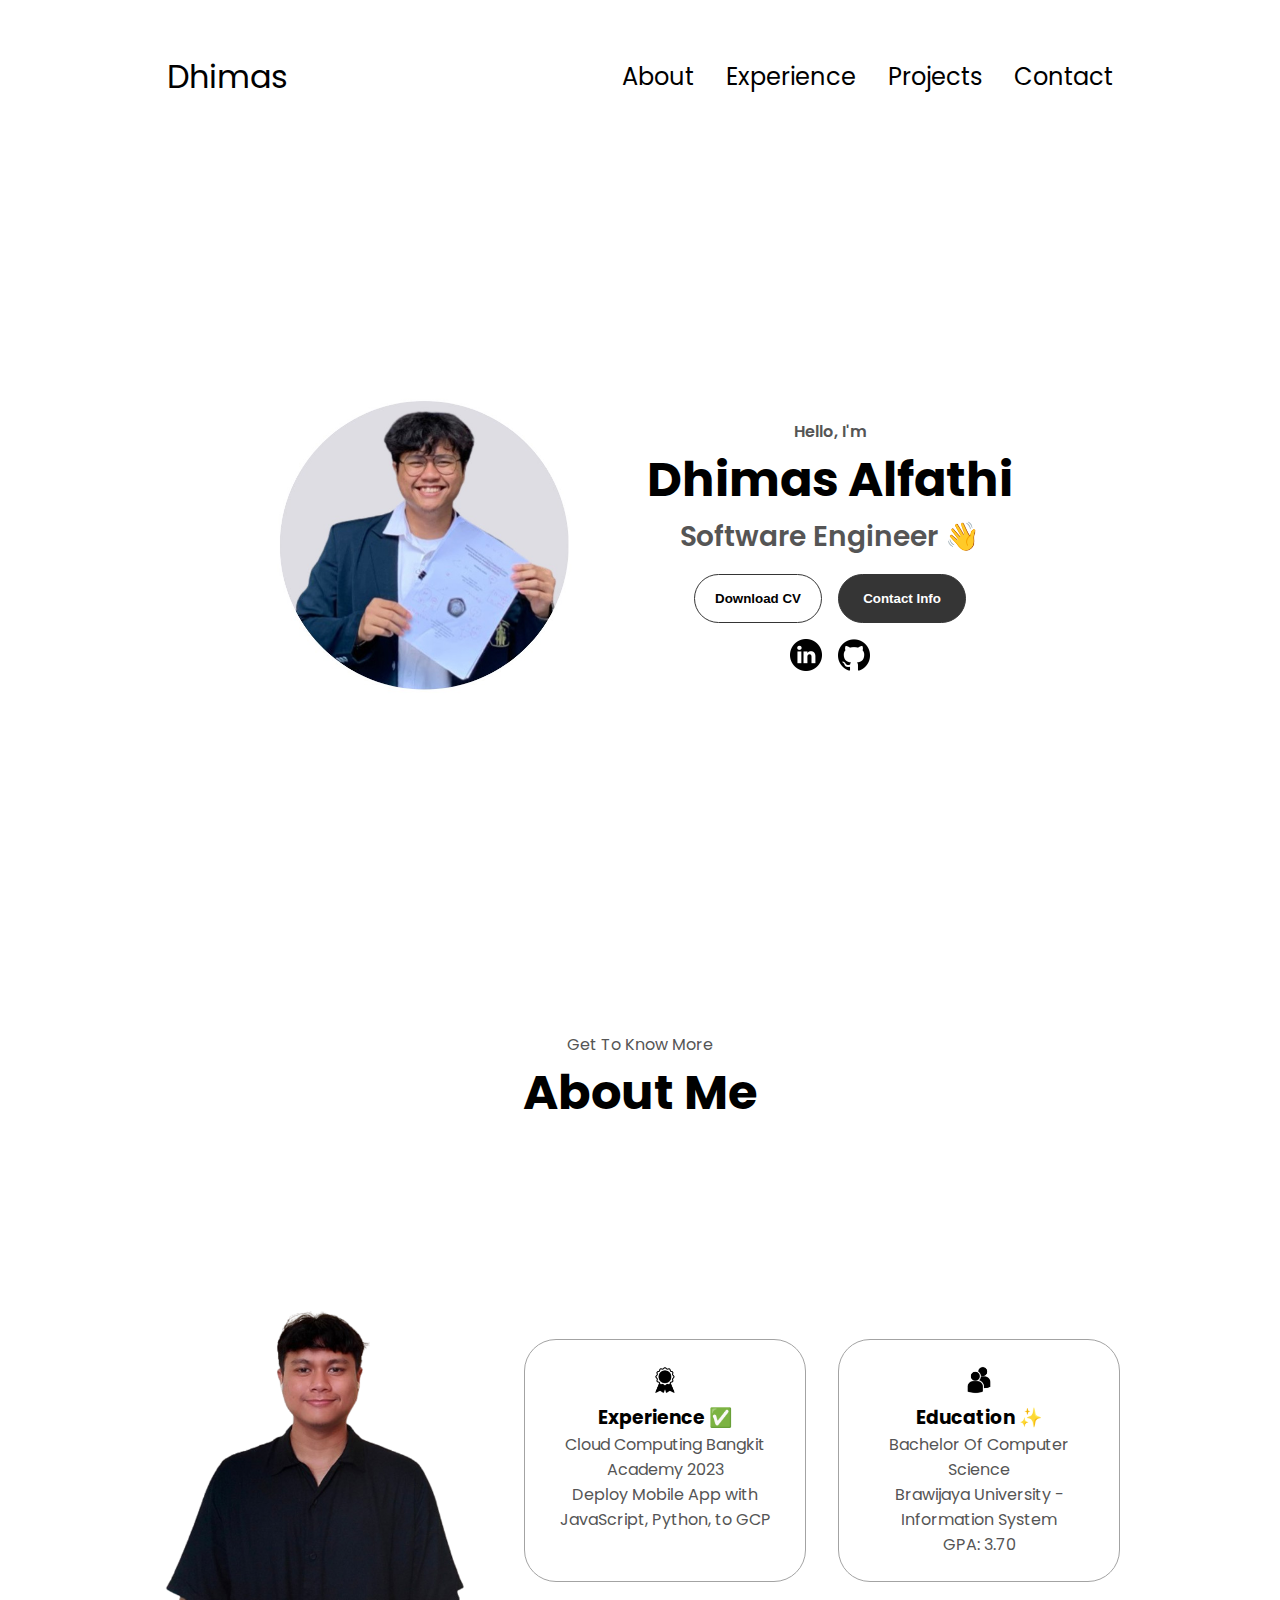
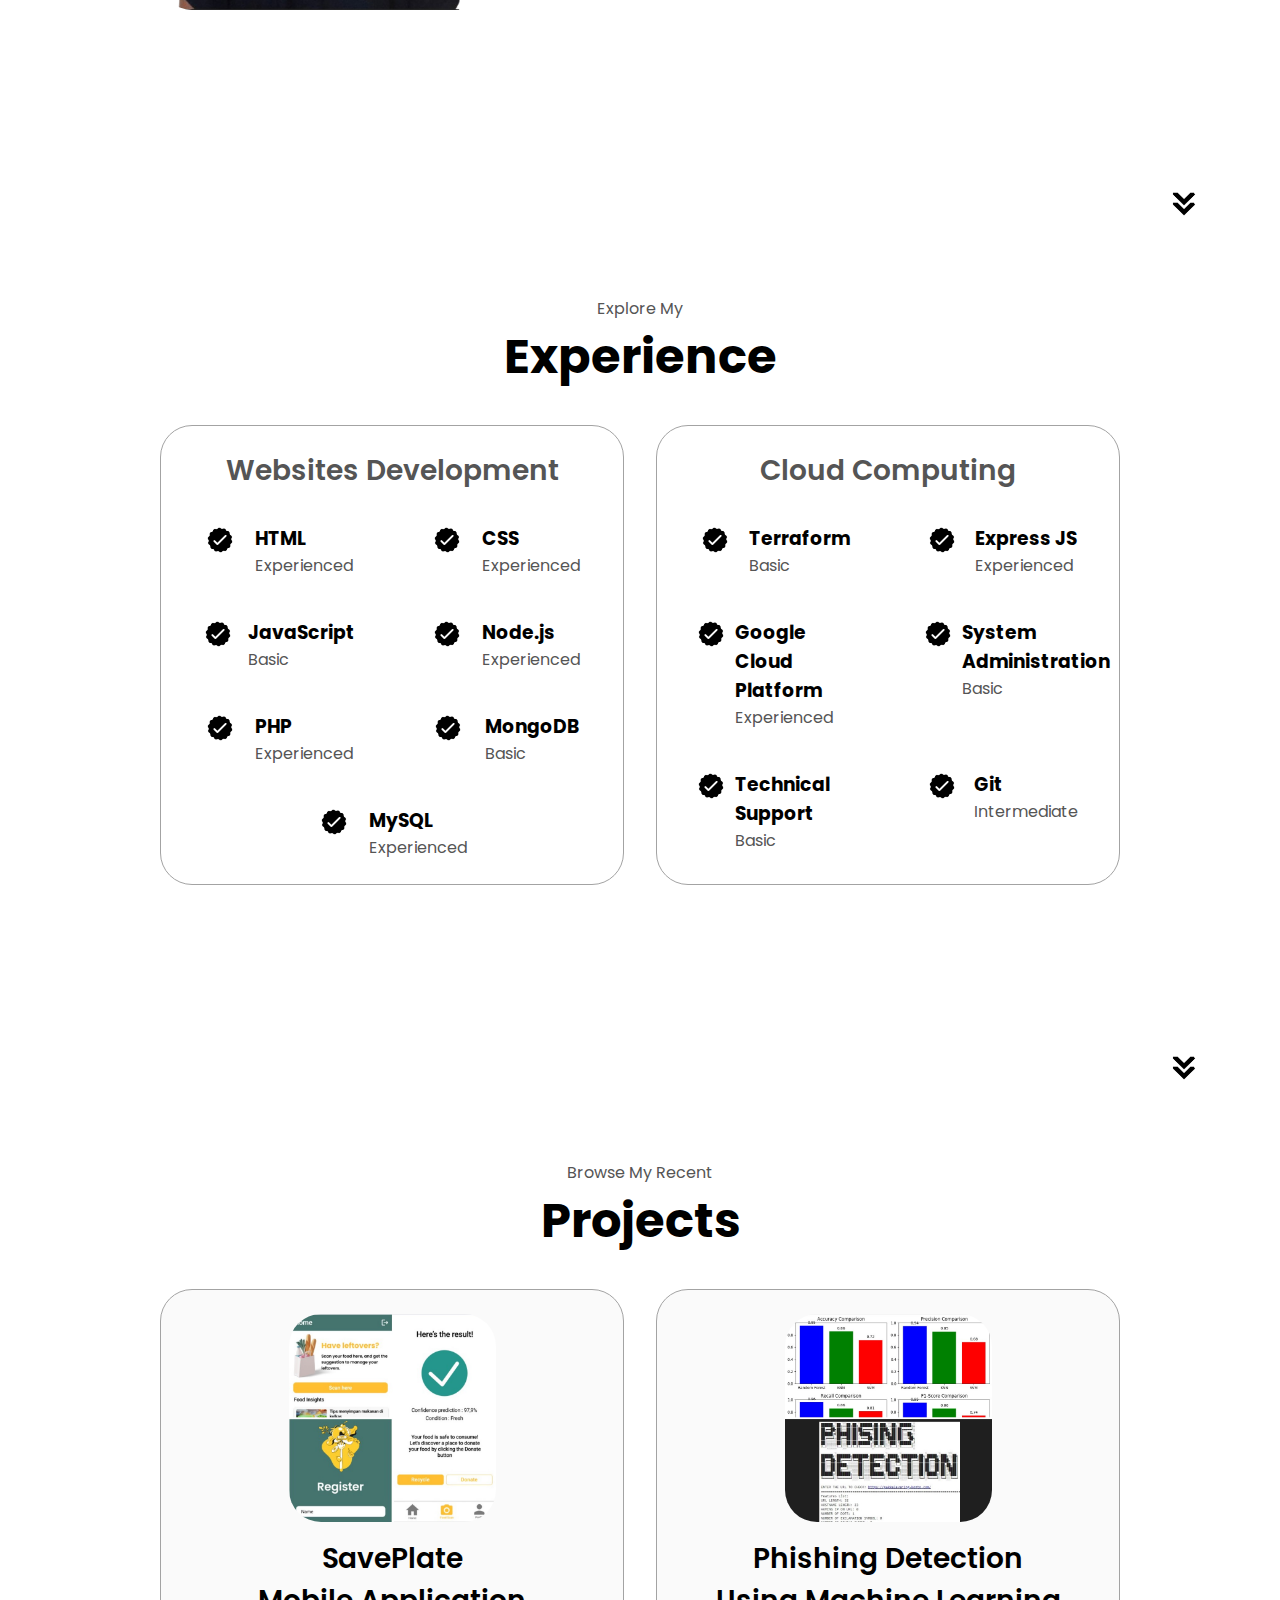
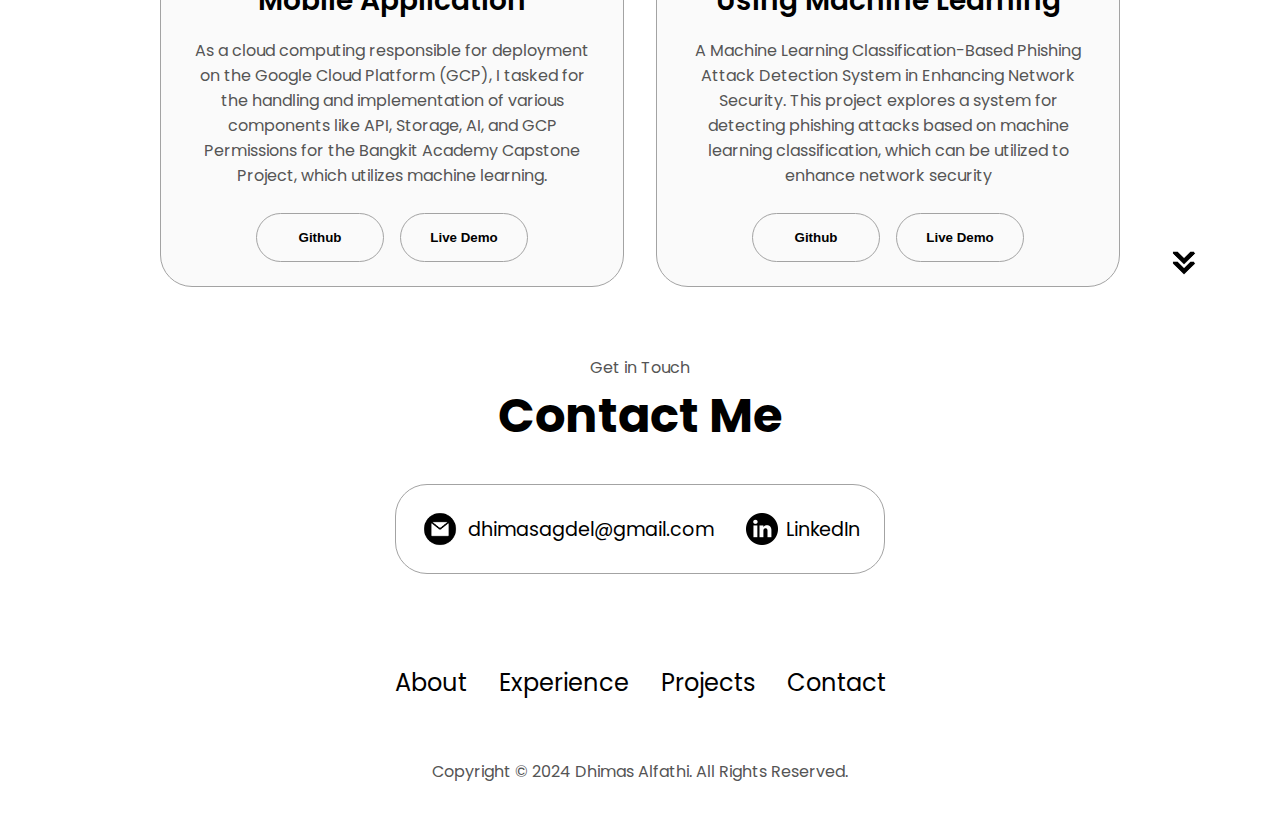
==== portfolio-web-main/index.html @ 667b635f "Tambah Folder Portofolio Web" ====
<!DOCTYPE html>
<html lang="en">

<head>
    <meta charset="UTF-8" />
    <meta http-equiv="X-UA-Compatible" content="IE=edge" />
    <meta name="viewport" content="width=device-width, initial-scale=1.0" />
    <title>My Portfolio</title>
    <link rel="stylesheet" href="style.css" />
    <link rel="stylesheet" href="mediaqueries.css" />
</head>

<body>
    <nav id="desktop-nav">
        <div class="logo">Dhimas</div>
        <div>
            <ul class="nav-links">
                <li><a href="#about">About</a></li>
                <li><a href="#experience">Experience</a></li>
                <li><a href="#projects">Projects</a></li>
                <li><a href="#contact">Contact</a></li>
            </ul>
        </div>
    </nav>
    <nav id="hamburger-nav">
        <div class="logo">Dhimas</div>
        <div class="hamburger-menu">
            <div class="hamburger-icon" onclick="toggleMenu()">
                <span></span>
                <span></span>
                <span></span>
            </div>
            <div class="menu-links">
                <li><a href="#about" onclick="toggleMenu()">About</a></li>
                <li><a href="#experience" onclick="toggleMenu()">Experience</a></li>
                <li><a href="#projects" onclick="toggleMenu()">Projects</a></li>
                <li><a href="#contact" onclick="toggleMenu()">Contact</a></li>
            </div>
        </div>
    </nav>
    <section id="profile">
        <div class="section__pic-container">
            <img src="./assets/header3.jpg" alt="John Doe profile picture" />
        </div>
        <div class="section__text">
            <p class="section__text__p1">Hello, I'm</p>
            <h1 class="title">Dhimas Alfathi</h1>
            <p class="section__text__p2">Software Engineer &#128075</p>
            <div class="btn-container">
                <button class="btn btn-color-2" onclick="window.open('./assets/resume.pdf')">
            Download CV
          </button>
                <button class="btn btn-color-1" onclick="location.href='./#contact'">
            Contact Info
          </button>
            </div>
            <div id="socials-container">
                <img src="./assets/linkedin.png" alt="My LinkedIn profile" class="icon" onclick="location.href='https://www.linkedin.com/in/dhimas-alfathi/'" />
                <img src="./assets/github.png" alt="My Github profile" class="icon" onclick="location.href='https://github.com/dhimasalfathi/'" />
            </div>
        </div>
    </section>
    <section id="about">
        <p class="section__text__p1">Get To Know More</p>
        <h1 class="title">About Me</h1>
        <div class="section-container">
            <div class="section__pic-container">
                <img src="./assets/about.png" alt="Profile picture" class="about-pic" />
            </div>
            <div class="about-details-container">
                <div class="about-containers">
                    <div class="details-container">
                        <img src="./assets/experience.png" alt="Experience icon" class="icon" />
                        <h3>Experience &#9989</h3>
                        <p>Cloud Computing Bangkit Academy 2023 <br /> Deploy Mobile App with JavaScript, Python, to GCP </p>
                    </div>
                    <div class="details-container">
                        <img src="./assets/education.png" alt="Education icon" class="icon" />
                        <h3>Education &#10024;</h3>
                        <p>Bachelor Of Computer Science<br />Brawijaya University - Information System <br /> GPA: 3.70 </p>
                    </div>
                </div>
                <div class="text-container">
                    <p>

                    </p>
                </div>
            </div>
        </div>
        <img src="./assets/arrow.png" alt="Arrow icon" class="icon arrow" onclick="location.href='./#experience'" />
    </section>
    <section id="experience">
        <p class="section__text__p1">Explore My</p>
        <h1 class="title">Experience</h1>
        <div class="experience-details-container">
            <div class="about-containers">
                <div class="details-container">
                    <h2 class="experience-sub-title">Websites Development</h2>
                    <div class="article-container">
                        <article>
                            <img src="./assets/checkmark.png" alt="Experience icon" class="icon" />
                            <div>
                                <h3>HTML</h3>
                                <p>Experienced</p>
                            </div>
                        </article>
                        <article>
                            <img src="./assets/checkmark.png" alt="Experience icon" class="icon" />
                            <div>
                                <h3>CSS</h3>
                                <p>Experienced</p>
                            </div>
                        </article>
                        <article>
                            <img src="./assets/checkmark.png" alt="Experience icon" class="icon" />
                            <div>
                                <h3>JavaScript</h3>
                                <p>Basic</p>
                            </div>
                        </article>

                        <article>
                            <img src="./assets/checkmark.png" alt="Experience icon" class="icon" />
                            <div>
                                <h3>Node.js</h3>
                                <p>Experienced</p>
                            </div>
                        </article>
                        <article>
                            <img src="./assets/checkmark.png" alt="Experience icon" class="icon" />
                            <div>
                                <h3>PHP</h3>
                                <p>Experienced</p>
                            </div>
                        </article>
                        <article>
                            <img src="./assets/checkmark.png" alt="Experience icon" class="icon" />
                            <div>
                                <h3>MongoDB</h3>
                                <p>Basic</p>
                            </div>
                        </article>
                        <article>
                            <img src="./assets/checkmark.png" alt="Experience icon" class="icon" />
                            <div>
                                <h3>MySQL </h3>
                                <p>Experienced</p>
                            </div>
                        </article>
                    </div>
                </div>
                <div class="details-container">
                    <h2 class="experience-sub-title">Cloud Computing</h2>
                    <div class="article-container">
                        <article>
                            <img src="./assets/checkmark.png" alt="Experience icon" class="icon" />
                            <div>
                                <h3>Terraform</h3>
                                <p>Basic</p>
                            </div>
                        </article>
                        <article>
                            <img src="./assets/checkmark.png" alt="Experience icon" class="icon" />
                            <div>
                                <h3>Express JS</h3>
                                <p>Experienced</p>
                            </div>
                        </article>
                        <article>
                            <img src="./assets/checkmark.png" alt="Experience icon" class="icon" />
                            <div>
                                <h3>Google Cloud Platform</h3>
                                <p>Experienced</p>
                            </div>
                        </article>
                        <article>
                            <img src="./assets/checkmark.png" alt="Experience icon" class="icon" />
                            <div>
                                <h3>System Administration</h3>
                                <p>Basic</p>
                            </div>
                        </article>
                        <article>
                            <img src="./assets/checkmark.png" alt="Experience icon" class="icon" />
                            <div>
                                <h3>Technical Support </h3>
                                <p>Basic</p>
                            </div>
                        </article>
                        <article>
                            <img src="./assets/checkmark.png" alt="Experience icon" class="icon" />
                            <div>
                                <h3>Git</h3>
                                <p>Intermediate</p>
                            </div>
                        </article>
                    </div>
                </div>

            </div>
        </div>
        <img src="./assets/arrow.png" alt="Arrow icon" class="icon arrow" onclick="location.href='./#projects'" />
    </section>
    <section id="projects">
        <p class="section__text__p1">Browse My Recent</p>
        <h1 class="title">Projects</h1>
        <div class="experience-details-container">
            <div class="about-containers">
                <div class="details-container color-container">
                    <div class="article-container">
                        <img src="./assets/app.jpg" alt="Project 1" class="project-img" />
                    </div>
                    <h2 class="experience-sub-title project-title">SavePlate <br> Mobile Application</h2>
                    <p class="article-detail">As a cloud computing responsible for deployment on the Google Cloud Platform (GCP), I tasked for the handling and implementation of various components like API, Storage, AI, and GCP Permissions for the Bangkit Academy Capstone Project,
                        which utilizes machine learning. </p> <br>
                    <div class="btn-container">
                        <button class="btn btn-color-2 project-btn" onclick="location.href='https://github.com/dhimasalfathi/SavePlate-CC'">
                Github
              </button>
                        <button class="btn btn-color-2 project-btn" onclick="location.href='https://github.com/dhimasalfathi/SavePlate-CC'">
                Live Demo
              </button>
                    </div>
                </div>
                <div class="details-container color-container">
                    <div class="article-container">
                        <img src="./assets/project2.jpg" alt="Project 2" class="project-img" />
                    </div>
                    <h2 class="experience-sub-title project-title">Phishing Detection <br> Using Machine Learning</h2>
                    <p class="article-detail">A Machine Learning Classification-Based Phishing Attack Detection System in Enhancing Network Security. This project explores a system for detecting phishing attacks based on machine learning classification, which can be utilized to
                        enhance network security</p> <br>
                    <div class="btn-container">
                        <button class="btn btn-color-2 project-btn" onclick="location.href='https://github.com/dhimasalfathi/'">
                Github
              </button>
                        <button class="btn btn-color-2 project-btn" onclick="location.href='https://github.com/dhimasalfathi/'">
                Live Demo
              </button>
                    </div>
                </div>

            </div>
        </div>
        <img src="./assets/arrow.png" alt="Arrow icon" class="icon arrow" onclick="location.href='./#contact'" />
    </section>
    <section id="contact">
        <p class="section__text__p1">Get in Touch</p>
        <h1 class="title">Contact Me</h1>
        <div class="contact-info-upper-container">
            <div class="contact-info-container">
                <img src="./assets/email.png" alt="Email icon" class="icon contact-icon email-icon" />
                <p><a href="mailto:dhimasagdel@gmail.com">dhimasagdel@gmail.com</a></p>
            </div>
            <div class="contact-info-container">
                <img src="./assets/linkedin.png" alt="LinkedIn icon" class="icon contact-icon" />
                <p><a href="https://www.linkedin.com/in/dhimas-alfathi/">LinkedIn</a></p>
            </div>
        </div>
    </section>
    <footer>
        <nav>
            <div class="nav-links-container">
                <ul class="nav-links">
                    <li><a href="#about">About</a></li>
                    <li><a href="#experience">Experience</a></li>
                    <li><a href="#projects">Projects</a></li>
                    <li><a href="#contact">Contact</a></li>
                </ul>
            </div>
        </nav>
        <p>Copyright &#169; 2024 Dhimas Alfathi. All Rights Reserved.</p>
    </footer>
    <script src="script.js"></script>
</body>

</html>
---- portfolio-web-main/style.css ----
/* GENERAL */

@import url("https://fonts.googleapis.com/css2?family=Poppins:wght@300;400;500;600&display=swap");
* {
    margin: 0;
    padding: 0;
}

body {
    font-family: "Poppins", sans-serif;
}

html {
    scroll-behavior: smooth;
}

p {
    color: rgb(85, 85, 85);
}


/* TRANSITION */

a,
.btn {
    transition: all 300ms ease;
}


/* DESKTOP NAV */

nav,
.nav-links {
    display: flex;
}

nav {
    justify-content: space-around;
    align-items: center;
    height: 17vh;
}

.nav-links {
    gap: 2rem;
    list-style: none;
    font-size: 1.5rem;
}

a {
    color: black;
    text-decoration: none;
    text-decoration-color: white;
}

a:hover {
    color: grey;
    text-decoration: underline;
    text-underline-offset: 1rem;
    text-decoration-color: rgb(181, 181, 181);
}

.logo {
    font-size: 2rem;
}

.logo:hover {
    cursor: default;
}


/* HAMBURGER MENU */

#hamburger-nav {
    display: none;
}

.hamburger-menu {
    position: relative;
    display: inline-block;
}

.hamburger-icon {
    display: flex;
    flex-direction: column;
    justify-content: space-between;
    height: 24px;
    width: 30px;
    cursor: pointer;
}

.hamburger-icon span {
    width: 100%;
    height: 2px;
    background-color: black;
    transition: all 0.3 ease-in-out;
}

.menu-links {
    position: absolute;
    top: 100%;
    right: 0;
    background-color: white;
    width: fit-content;
    max-height: 0;
    overflow: hidden;
    transition: all 0.3 ease-in-out;
}

.menu-links a {
    display: block;
    padding: 10px;
    text-align: center;
    font-size: 1.5rem;
    color: black;
    text-decoration: none;
    transition: all 0.3 ease-in-out;
}

.menu-links li {
    list-style: none;
}

.menu-links.open {
    max-height: 300px;
}

.hamburger-icon.open span:first-child {
    transform: rotate(45deg) translate(10px, 5px);
}

.hamburger-icon.open span:nth-child(2) {
    opacity: 0;
}

.hamburger-icon.open span:last-child {
    transform: rotate(-45deg) translate(10px, -5px);
}

.hamburger-icon span:first-child {
    transform: none;
}

.hamburger-icon span:first-child {
    opacity: 1;
}

.hamburger-icon span:first-child {
    transform: none;
}


/* SECTIONS */

section {
    padding-top: 4vh;
    height: 96vh;
    margin: 0 10rem;
    box-sizing: border-box;
    min-height: fit-content;
}

.section-container {
    display: flex;
}


/* PROFILE SECTION */

#profile {
    display: flex;
    justify-content: center;
    gap: 5rem;
    height: 80vh;
}

.section__pic-container {
    display: flex;
    height: 400px;
    width: 400px;
    margin: auto 0;
}

.section__text {
    align-self: center;
    text-align: center;
}

.section__text p {
    font-weight: 600;
}

.section__text__p1 {
    text-align: center;
}

.section__text__p2 {
    font-size: 1.75rem;
    margin-bottom: 1rem;
}

.title {
    font-size: 3rem;
    text-align: center;
}

#socials-container {
    display: flex;
    justify-content: center;
    margin-top: 1rem;
    gap: 1rem;
}


/* ICONS */

.icon {
    cursor: pointer;
    height: 2rem;
}


/* BUTTONS */

.btn-container {
    display: flex;
    justify-content: center;
    gap: 1rem;
}

.btn {
    font-weight: 600;
    transition: all 300ms ease;
    padding: 1rem;
    width: 8rem;
    border-radius: 2rem;
}

.btn-color-1,
.btn-color-2 {
    border: rgb(53, 53, 53) 0.1rem solid;
}

.btn-color-1:hover,
.btn-color-2:hover {
    cursor: pointer;
}

.btn-color-1,
.btn-color-2:hover {
    background: rgb(53, 53, 53);
    color: white;
}

.btn-color-1:hover {
    background: rgb(0, 0, 0);
}

.btn-color-2 {
    background: none;
}

.btn-color-2:hover {
    border: rgb(255, 255, 255) 0.1rem solid;
}

.btn-container {
    gap: 1rem;
}


/* ABOUT SECTION */

#about {
    position: relative;
}

.about-containers {
    gap: 2rem;
    margin-bottom: 2rem;
    margin-top: 2rem;
}

.about-details-container {
    justify-content: center;
    flex-direction: column;
}

.about-containers,
.about-details-container {
    display: flex;
}

.about-pic {
    border-radius: 2rem;
}

.arrow {
    position: absolute;
    right: -5rem;
    bottom: 2.5rem;
}

.details-container {
    padding: 1.5rem;
    flex: 1;
    background: white;
    border-radius: 2rem;
    border: rgb(53, 53, 53) 0.1rem solid;
    border-color: rgb(163, 163, 163);
    text-align: center;
}

.section-container {
    gap: 4rem;
    height: 80%;
}

.section__pic-container {
    height: 300px;
    width: 300px;
    margin: auto 0;
}


/* EXPERIENCE SECTION */

#experience {
    position: relative;
}

.experience-sub-title {
    color: rgb(85, 85, 85);
    font-weight: 600;
    font-size: 1.75rem;
    margin-bottom: 2rem;
}

.experience-details-container {
    display: flex;
    justify-content: center;
    flex-direction: column;
}

.article-container {
    display: flex;
    text-align: initial;
    flex-wrap: wrap;
    flex-direction: row;
    gap: 2.5rem;
    justify-content: space-around;
}

article {
    display: flex;
    width: 10rem;
    justify-content: space-around;
    gap: 0.5rem;
}

article .icon {
    cursor: default;
}


/* PROJECTS SECTION */

#projects {
    position: relative;
}

.color-container {
    border-color: rgb(163, 163, 163);
    background: rgb(250, 250, 250);
}

.project-img {
    border-radius: 2rem;
    width: 50%;
    height: 50%;
}

.project-title {
    margin: 1rem;
    color: black;
}

.project-btn {
    color: black;
    border-color: rgb(163, 163, 163);
}

.article-detail {
    justify-content: left;
}


/* CONTACT */

#contact {
    display: flex;
    justify-content: center;
    flex-direction: column;
    height: 120vh;
}

.contact-info-upper-container {
    display: flex;
    justify-content: center;
    border-radius: 2rem;
    border: rgb(53, 53, 53) 0.1rem solid;
    border-color: rgb(163, 163, 163);
    background: (250, 250, 250);
    margin: 2rem auto;
    padding: 0.5rem;
}

.contact-info-container {
    display: flex;
    align-items: center;
    justify-content: center;
    gap: 0.5rem;
    margin: 1rem;
}

.contact-info-container p {
    font-size: larger;
}

.contact-icon {
    cursor: default;
}

.email-icon {
    height: 2.5rem;
}


/* FOOTER SECTION */

footer {
    height: 26vh;
    margin: 0 1rem;
}

footer p {
    text-align: center;
}
---- portfolio-web-main/mediaqueries.css ----
@media screen and (max-width: 1400px) {
  #profile {
    height: 83vh;
    margin-bottom: 6rem;
  }
  .about-containers {
    flex-wrap: wrap;
  }
  #contact,
  #projects {
    height: fit-content;
  }
}

@media screen and (max-width: 1200px) {
  #desktop-nav {
    display: none;
  }
  #hamburger-nav {
    display: flex;
  }
  #experience,
  .experience-details-container {
    margin-top: 2rem;
  }
  #profile,
  .section-container {
    display: block;
  }
  .arrow {
    display: none;
  }
  section,
  .section-container {
    height: fit-content;
  }
  section {
    margin: 0 5%;
  }
  .section__pic-container {
    width: 275px;
    height: 275px;
    margin: 0 auto 2rem;
  }
  .about-containers {
    margin-top: 0;
  }
}

@media screen and (max-width: 600px) {
  #contact,
  footer {
    height: 40vh;
  }
  #profile {
    height: 83vh;
    margin-bottom: 0;
  }
  article {
    font-size: 1rem;
  }
  footer nav {
    height: fit-content;
    margin-bottom: 2rem;
  }
  .about-containers,
  .contact-info-upper-container,
  .btn-container {
    flex-wrap: wrap;
  }
  .contact-info-container {
    margin: 0;
  }
  .contact-info-container p,
  .nav-links li a {
    font-size: 1rem;
  }
  .experience-sub-title {
    font-size: 1.25rem;
  }
  .logo {
    font-size: 1.5rem;
  }
  .nav-links {
    flex-direction: column;
    gap: 0.5rem;
    text-align: center;
  }
  .section__pic-container {
    width: auto;
    height: 46vw;
    justify-content: center;
  }
  .section__text__p2 {
    font-size: 1.25rem;
  }
  .title {
    font-size: 2rem;
  }
  .text-container {
    text-align: justify;
  }
}
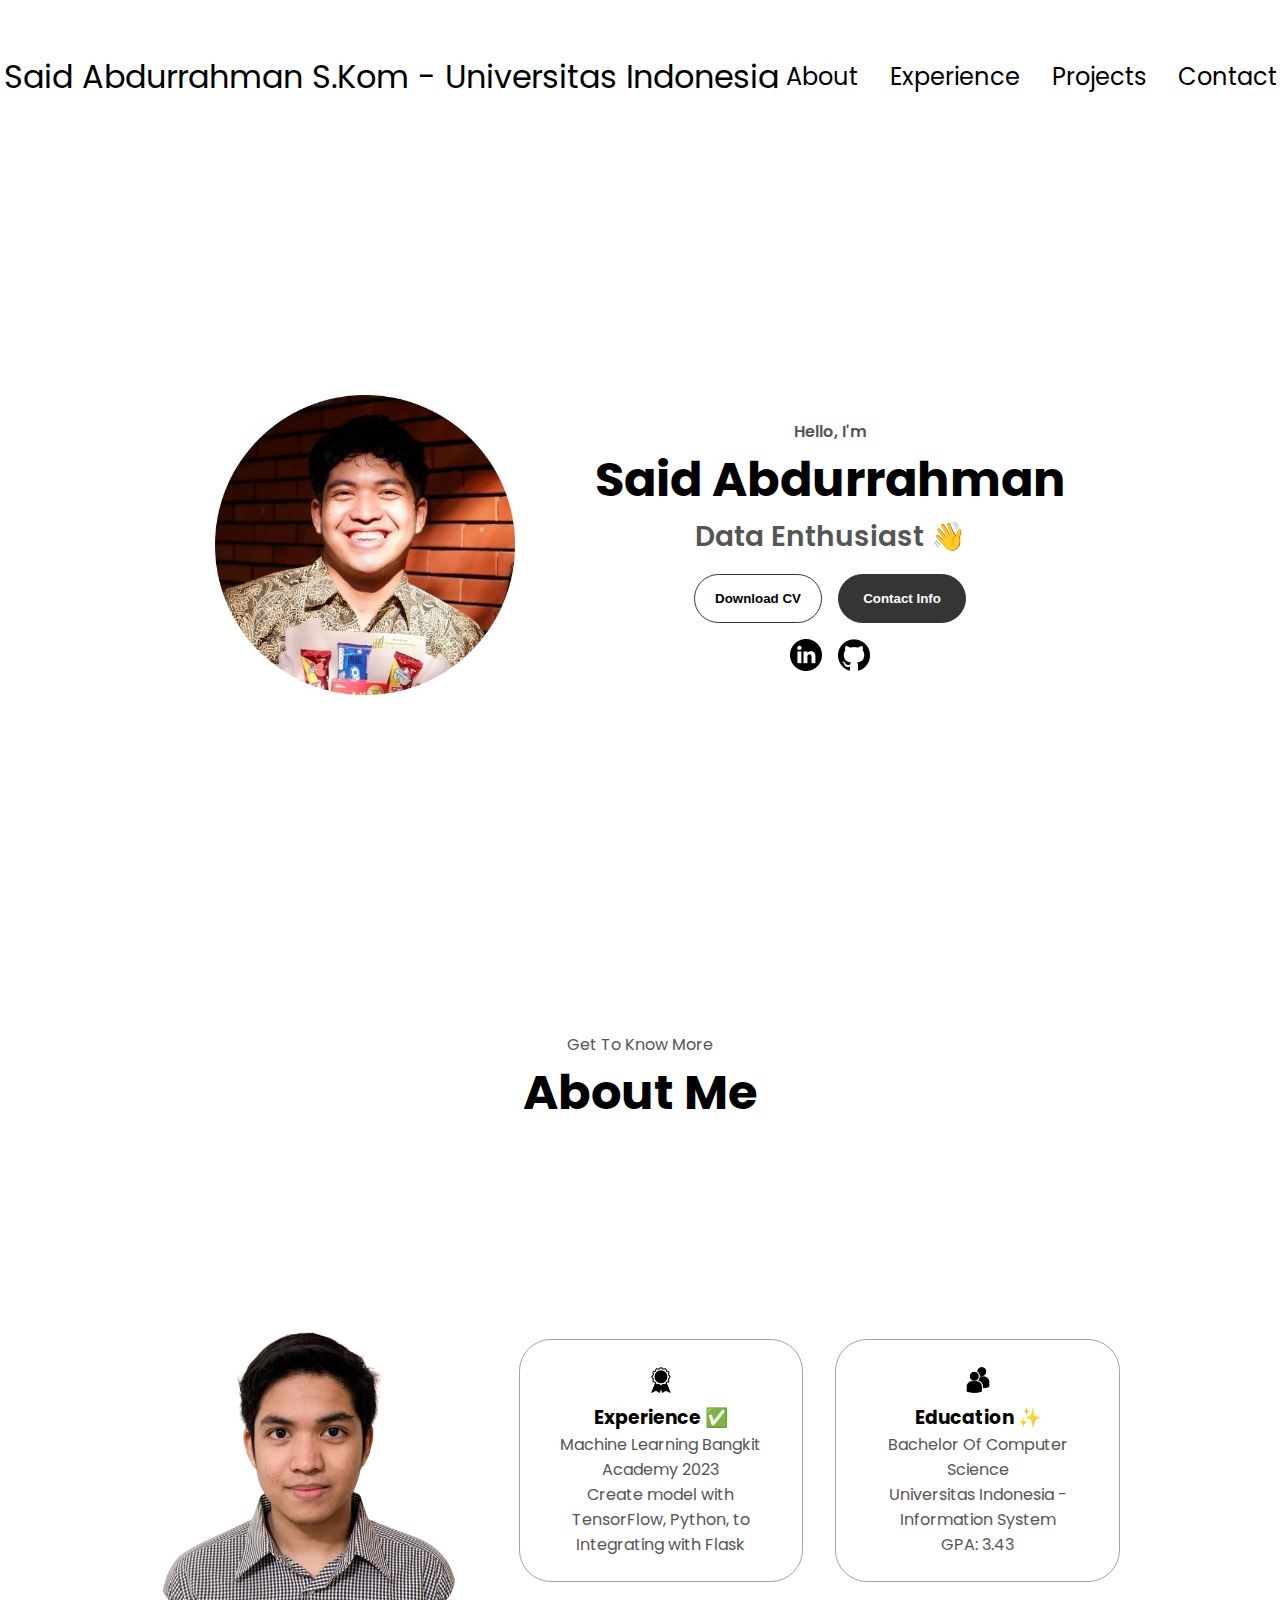
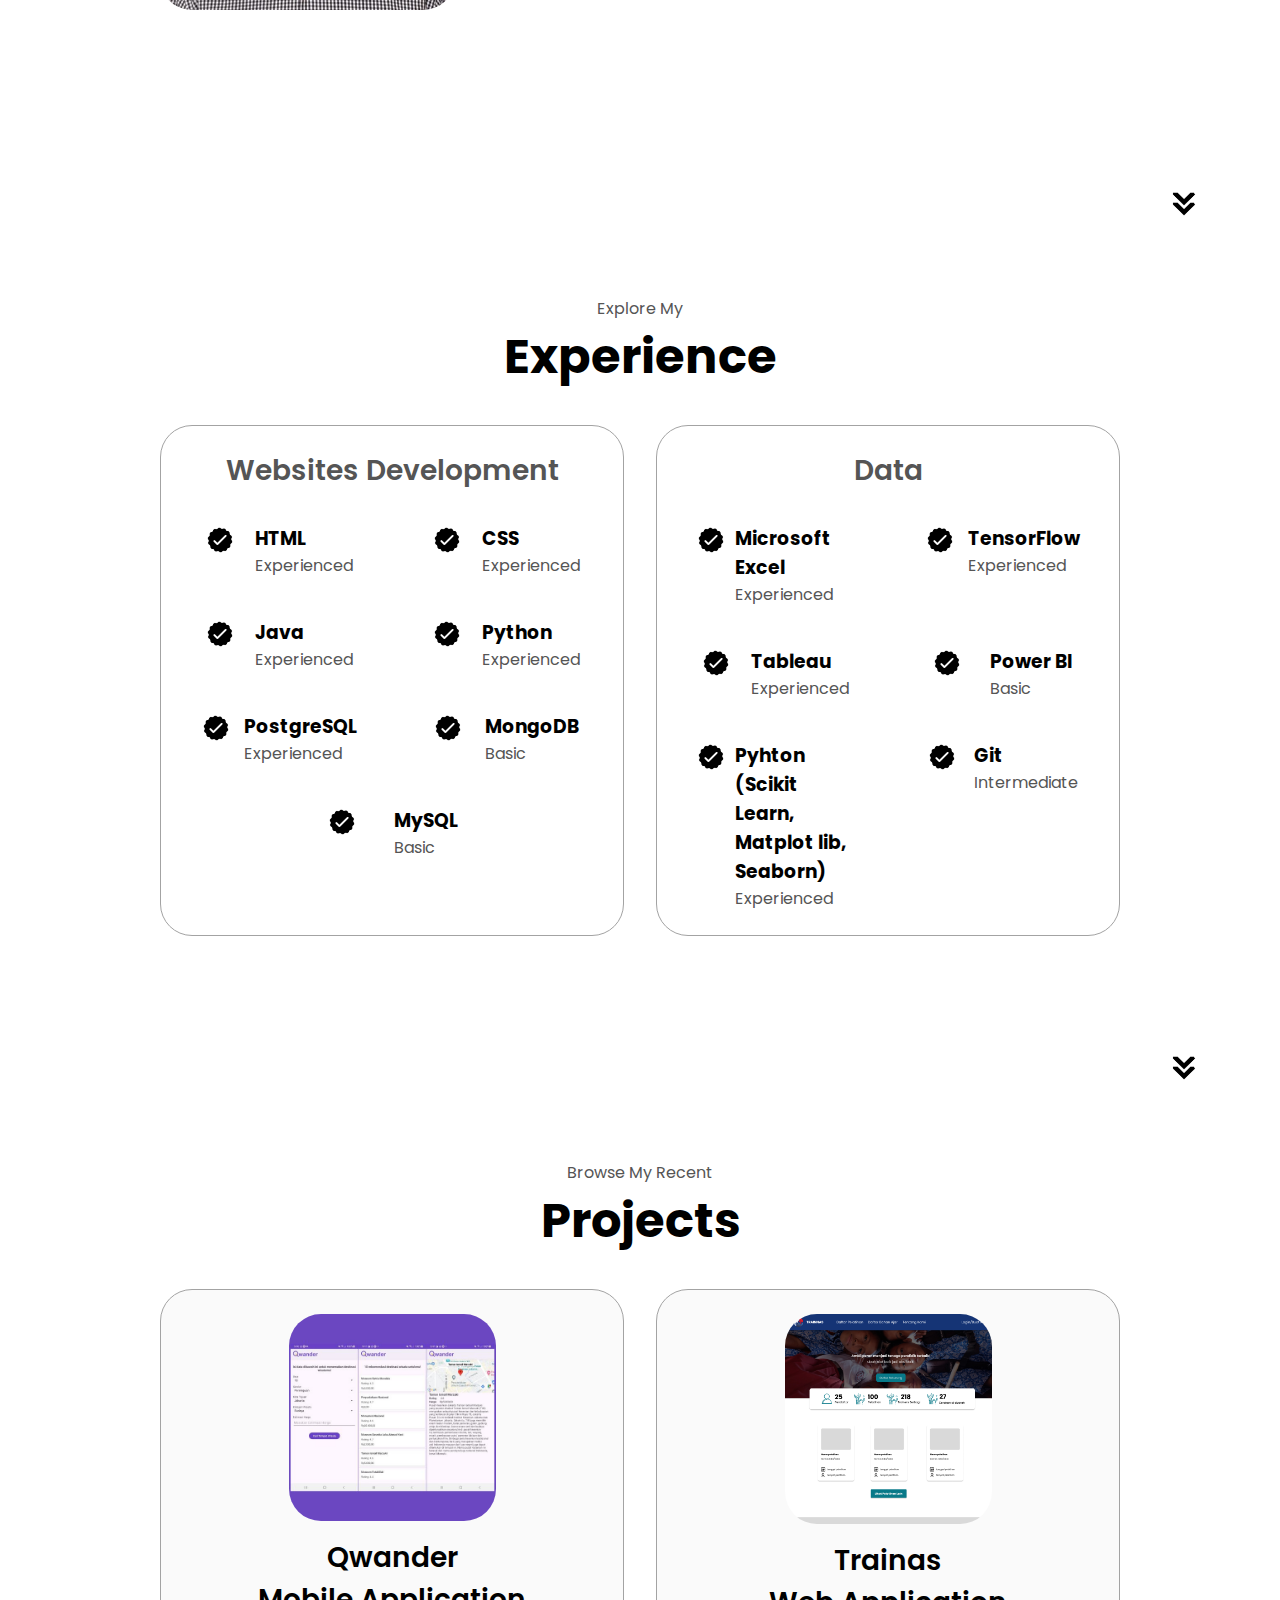
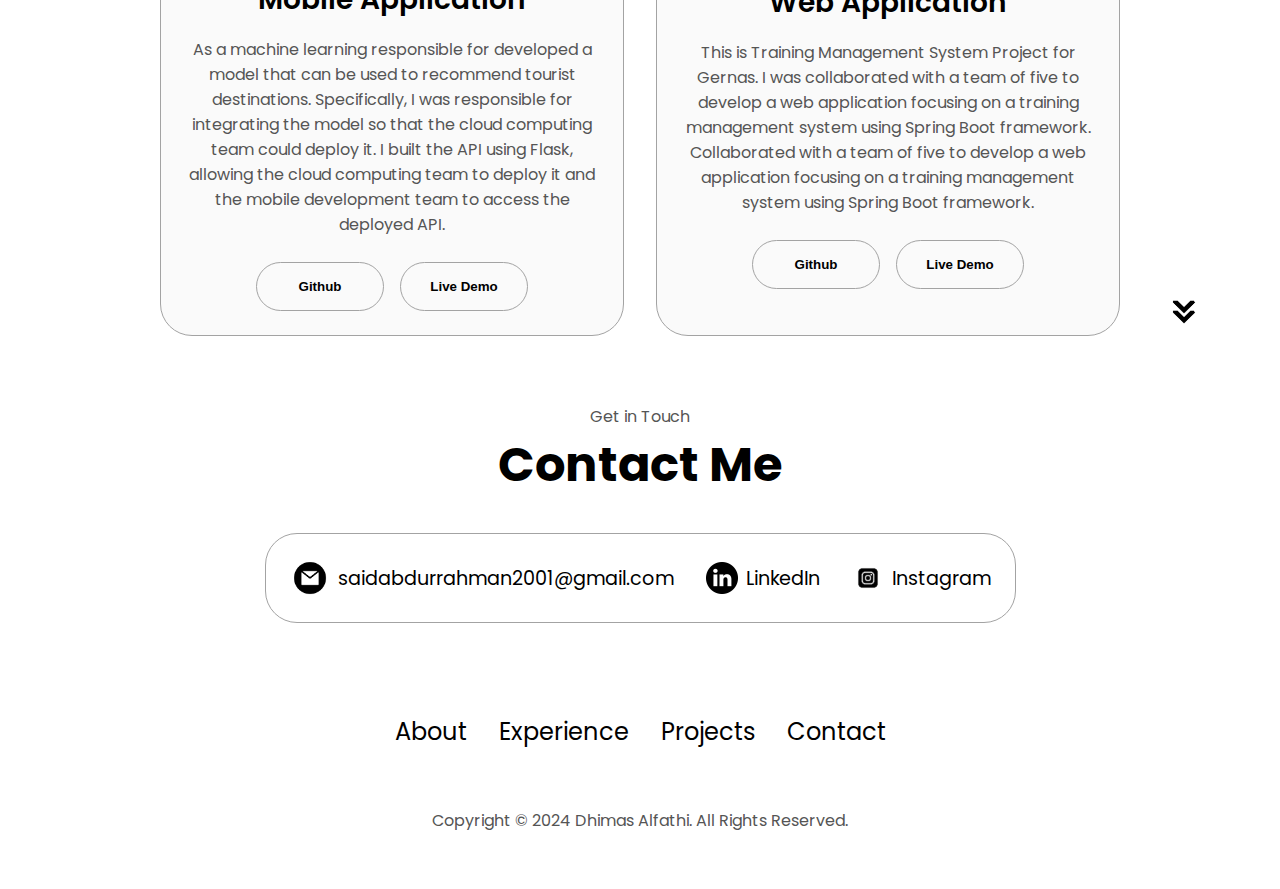
==== commit 92da2eb4: "Edit as Aman" ====
--- a/portfolio-web-main/index.html
+++ b/portfolio-web-main/index.html
@@ -12,7 +12,7 @@
 
 <body>
     <nav id="desktop-nav">
-        <div class="logo">Dhimas</div>
+        <div class="logo">Said Abdurrahman S.Kom - Universitas Indonesia</div>
         <div>
             <ul class="nav-links">
                 <li><a href="#about">About</a></li>
@@ -23,7 +23,7 @@
         </div>
     </nav>
     <nav id="hamburger-nav">
-        <div class="logo">Dhimas</div>
+        <div class="logo">Aman</div>
         <div class="hamburger-menu">
             <div class="hamburger-icon" onclick="toggleMenu()">
                 <span></span>
@@ -40,23 +40,25 @@
     </nav>
     <section id="profile">
         <div class="section__pic-container">
-            <img src="./assets/header3.jpg" alt="John Doe profile picture" />
+            <img src="./assets/profpict_aman_3.jpg" alt="John Doe profile picture" />
         </div>
         <div class="section__text">
             <p class="section__text__p1">Hello, I'm</p>
-            <h1 class="title">Dhimas Alfathi</h1>
-            <p class="section__text__p2">Software Engineer &#128075</p>
+            <h1 class="title">Said Abdurrahman</h1>
+            <p class="section__text__p2">Data Enthusiast &#128075</p>
             <div class="btn-container">
-                <button class="btn btn-color-2" onclick="window.open('./assets/resume.pdf')">
-            Download CV
-          </button>
-                <button class="btn btn-color-1" onclick="location.href='./#contact'">
-            Contact Info
-          </button>
+                <button class="btn btn-color-2" onclick="window.open('./assets/CV_Said Abdurrahman updated.pdf')">
+                    Download CV
+                </button>
+                <button class="btn btn-color-1" onclick="location.href='#contact'">
+                    Contact Info
+                </button>
             </div>
             <div id="socials-container">
-                <img src="./assets/linkedin.png" alt="My LinkedIn profile" class="icon" onclick="location.href='https://www.linkedin.com/in/dhimas-alfathi/'" />
-                <img src="./assets/github.png" alt="My Github profile" class="icon" onclick="location.href='https://github.com/dhimasalfathi/'" />
+                <img src="./assets/linkedin.png" alt="My LinkedIn profile" class="icon"
+                    onclick="location.href='https://www.linkedin.com/in/said-abdurrahman/'" />
+                <img src="./assets/github.png" alt="My Github profile" class="icon"
+                    onclick="location.href='https://github.com/saidabdurrahman2001'" />
             </div>
         </div>
     </section>
@@ -65,19 +67,22 @@
         <h1 class="title">About Me</h1>
         <div class="section-container">
             <div class="section__pic-container">
-                <img src="./assets/about.png" alt="Profile picture" class="about-pic" />
+                <img src="./assets/profpict_aman_2.png" alt="Profile picture" class="about-pic" />
             </div>
             <div class="about-details-container">
                 <div class="about-containers">
                     <div class="details-container">
                         <img src="./assets/experience.png" alt="Experience icon" class="icon" />
                         <h3>Experience &#9989</h3>
-                        <p>Cloud Computing Bangkit Academy 2023 <br /> Deploy Mobile App with JavaScript, Python, to GCP </p>
+                        <p>Machine Learning Bangkit Academy 2023 <br /> Create model with TensorFlow, Python, to
+                            Integrating with Flask
+                        </p>
                     </div>
                     <div class="details-container">
                         <img src="./assets/education.png" alt="Education icon" class="icon" />
                         <h3>Education &#10024;</h3>
-                        <p>Bachelor Of Computer Science<br />Brawijaya University - Information System <br /> GPA: 3.70 </p>
+                        <p>Bachelor Of Computer Science<br />Universitas Indonesia - Information System <br /> GPA: 3.43
+                        </p>
                     </div>
                 </div>
                 <div class="text-container">
@@ -114,22 +119,22 @@
                         <article>
                             <img src="./assets/checkmark.png" alt="Experience icon" class="icon" />
                             <div>
-                                <h3>JavaScript</h3>
-                                <p>Basic</p>
-                            </div>
-                        </article>
-
-                        <article>
-                            <img src="./assets/checkmark.png" alt="Experience icon" class="icon" />
-                            <div>
-                                <h3>Node.js</h3>
-                                <p>Experienced</p>
-                            </div>
-                        </article>
-                        <article>
-                            <img src="./assets/checkmark.png" alt="Experience icon" class="icon" />
-                            <div>
-                                <h3>PHP</h3>
+                                <h3>Java</h3>
+                                <p>Experienced</p>
+                            </div>
+                        </article>
+
+                        <article>
+                            <img src="./assets/checkmark.png" alt="Experience icon" class="icon" />
+                            <div>
+                                <h3>Python</h3>
+                                <p>Experienced</p>
+                            </div>
+                        </article>
+                        <article>
+                            <img src="./assets/checkmark.png" alt="Experience icon" class="icon" />
+                            <div>
+                                <h3>PostgreSQL</h3>
                                 <p>Experienced</p>
                             </div>
                         </article>
@@ -144,47 +149,47 @@
                             <img src="./assets/checkmark.png" alt="Experience icon" class="icon" />
                             <div>
                                 <h3>MySQL </h3>
-                                <p>Experienced</p>
+                                <p>Basic</p>
                             </div>
                         </article>
                     </div>
                 </div>
                 <div class="details-container">
-                    <h2 class="experience-sub-title">Cloud Computing</h2>
-                    <div class="article-container">
-                        <article>
-                            <img src="./assets/checkmark.png" alt="Experience icon" class="icon" />
-                            <div>
-                                <h3>Terraform</h3>
+                    <h2 class="experience-sub-title">Data</h2>
+                    <div class="article-container">
+                        <article>
+                            <img src="./assets/checkmark.png" alt="Experience icon" class="icon" />
+                            <div>
+                                <h3>Microsoft Excel</h3>
+                                <p>Experienced</p>
+                            </div>
+                        </article>
+                        <article>
+                            <img src="./assets/checkmark.png" alt="Experience icon" class="icon" />
+                            <div>
+                                <h3>TensorFlow</h3>
+                                <p>Experienced</p>
+                            </div>
+                        </article>
+                        <article>
+                            <img src="./assets/checkmark.png" alt="Experience icon" class="icon" />
+                            <div>
+                                <h3>Tableau</h3>
+                                <p>Experienced</p>
+                            </div>
+                        </article>
+                        <article>
+                            <img src="./assets/checkmark.png" alt="Experience icon" class="icon" />
+                            <div>
+                                <h3>Power BI</h3>
                                 <p>Basic</p>
                             </div>
                         </article>
                         <article>
                             <img src="./assets/checkmark.png" alt="Experience icon" class="icon" />
                             <div>
-                                <h3>Express JS</h3>
-                                <p>Experienced</p>
-                            </div>
-                        </article>
-                        <article>
-                            <img src="./assets/checkmark.png" alt="Experience icon" class="icon" />
-                            <div>
-                                <h3>Google Cloud Platform</h3>
-                                <p>Experienced</p>
-                            </div>
-                        </article>
-                        <article>
-                            <img src="./assets/checkmark.png" alt="Experience icon" class="icon" />
-                            <div>
-                                <h3>System Administration</h3>
-                                <p>Basic</p>
-                            </div>
-                        </article>
-                        <article>
-                            <img src="./assets/checkmark.png" alt="Experience icon" class="icon" />
-                            <div>
-                                <h3>Technical Support </h3>
-                                <p>Basic</p>
+                                <h3>Pyhton (Scikit Learn, Matplot lib, Seaborn)</h3>
+                                <p>Experienced</p>
                             </div>
                         </article>
                         <article>
@@ -208,34 +213,44 @@
             <div class="about-containers">
                 <div class="details-container color-container">
                     <div class="article-container">
-                        <img src="./assets/app.jpg" alt="Project 1" class="project-img" />
-                    </div>
-                    <h2 class="experience-sub-title project-title">SavePlate <br> Mobile Application</h2>
-                    <p class="article-detail">As a cloud computing responsible for deployment on the Google Cloud Platform (GCP), I tasked for the handling and implementation of various components like API, Storage, AI, and GCP Permissions for the Bangkit Academy Capstone Project,
-                        which utilizes machine learning. </p> <br>
+                        <img src="./assets/qwander.jpg" alt="Project 1" class="project-img" />
+                    </div>
+                    <h2 class="experience-sub-title project-title">Qwander <br> Mobile Application</h2>
+                    <p class="article-detail">As a machine learning responsible for developed a model that can be used
+                        to recommend tourist destinations. Specifically, I was responsible for integrating
+                        the model so that the cloud computing team could deploy it. I built the API using Flask,
+                        allowing the cloud computing
+                        team to deploy it and the mobile development team to access the deployed API. </p> <br>
                     <div class="btn-container">
-                        <button class="btn btn-color-2 project-btn" onclick="location.href='https://github.com/dhimasalfathi/SavePlate-CC'">
-                Github
-              </button>
-                        <button class="btn btn-color-2 project-btn" onclick="location.href='https://github.com/dhimasalfathi/SavePlate-CC'">
-                Live Demo
-              </button>
+                        <button class="btn btn-color-2 project-btn"
+                            onclick="location.href='https://github.com/QWander/Capstone-Project-CH2-PS451'">
+                            Github
+                        </button>
+                        <button class="btn btn-color-2 project-btn"
+                            onclick="location.href='https://www.linkedin.com/posts/said-abdurrahman_bangkit2023-machinelearning-cloudcomputing-activity-7208941928594247681-y8Ky?utm_source=share&utm_medium=member_desktop'">
+                            Live Demo
+                        </button>
                     </div>
                 </div>
                 <div class="details-container color-container">
                     <div class="article-container">
-                        <img src="./assets/project2.jpg" alt="Project 2" class="project-img" />
-                    </div>
-                    <h2 class="experience-sub-title project-title">Phishing Detection <br> Using Machine Learning</h2>
-                    <p class="article-detail">A Machine Learning Classification-Based Phishing Attack Detection System in Enhancing Network Security. This project explores a system for detecting phishing attacks based on machine learning classification, which can be utilized to
-                        enhance network security</p> <br>
+                        <img src="./assets/trainas.jpg" alt="Project 2" class="project-img" />
+                    </div>
+                    <h2 class="experience-sub-title project-title">Trainas <br>Web Application</h2>
+                    <p class="article-detail">This is Training Management System Project for Gernas. I was collaborated
+                        with a team of five to develop a web application focusing on a training management system using
+                        Spring Boot framework. Collaborated with a team of five to develop a web application focusing on
+                        a training management system using
+                        Spring Boot framework. </p> <br>
                     <div class="btn-container">
-                        <button class="btn btn-color-2 project-btn" onclick="location.href='https://github.com/dhimasalfathi/'">
-                Github
-              </button>
-                        <button class="btn btn-color-2 project-btn" onclick="location.href='https://github.com/dhimasalfathi/'">
-                Live Demo
-              </button>
+                        <button class="btn btn-color-2 project-btn"
+                            onclick="location.href='https://github.com/saidabdurrahman2001/trainas'">
+                            Github
+                        </button>
+                        <button class="btn btn-color-2 project-btn"
+                            onclick="location.href='https://youtu.be/cmYLxn67aUw'">
+                            Live Demo
+                        </button>
                     </div>
                 </div>
 
@@ -249,11 +264,15 @@
         <div class="contact-info-upper-container">
             <div class="contact-info-container">
                 <img src="./assets/email.png" alt="Email icon" class="icon contact-icon email-icon" />
-                <p><a href="mailto:dhimasagdel@gmail.com">dhimasagdel@gmail.com</a></p>
+                <p><a href="mailto:saidabdurrahman2001@gmail.com">saidabdurrahman2001@gmail.com</a></p>
             </div>
             <div class="contact-info-container">
                 <img src="./assets/linkedin.png" alt="LinkedIn icon" class="icon contact-icon" />
-                <p><a href="https://www.linkedin.com/in/dhimas-alfathi/">LinkedIn</a></p>
+                <p><a href="https://www.linkedin.com/in/said-abdurrahman/">LinkedIn</a></p>
+            </div>
+            <div class="contact-info-container">
+                <img src="./assets/instagram.png" alt="LinkedIn icon" class="icon contact-icon" />
+                <p><a href="https://www.instagram.com/said.aman_/">Instagram</a></p>
             </div>
         </div>
     </section>
--- a/portfolio-web-main/mediaqueries.css
+++ b/portfolio-web-main/mediaqueries.css
@@ -3,9 +3,11 @@
     height: 83vh;
     margin-bottom: 6rem;
   }
+
   .about-containers {
     flex-wrap: wrap;
   }
+
   #contact,
   #projects {
     height: fit-content;
@@ -16,88 +18,110 @@
   #desktop-nav {
     display: none;
   }
+
   #hamburger-nav {
     display: flex;
   }
+
   #experience,
   .experience-details-container {
     margin-top: 2rem;
   }
+
   #profile,
   .section-container {
     display: block;
   }
+
   .arrow {
     display: none;
   }
+
   section,
   .section-container {
     height: fit-content;
   }
+
   section {
     margin: 0 5%;
   }
+
   .section__pic-container {
     width: 275px;
     height: 275px;
     margin: 0 auto 2rem;
   }
+
   .about-containers {
     margin-top: 0;
   }
 }
 
 @media screen and (max-width: 600px) {
+
   #contact,
   footer {
     height: 40vh;
   }
+
   #profile {
     height: 83vh;
     margin-bottom: 0;
   }
+
   article {
     font-size: 1rem;
   }
+
   footer nav {
     height: fit-content;
     margin-bottom: 2rem;
   }
+
   .about-containers,
   .contact-info-upper-container,
   .btn-container {
     flex-wrap: wrap;
   }
+
   .contact-info-container {
     margin: 0;
   }
+
   .contact-info-container p,
   .nav-links li a {
     font-size: 1rem;
   }
+
   .experience-sub-title {
     font-size: 1.25rem;
   }
+
   .logo {
     font-size: 1.5rem;
   }
+
   .nav-links {
     flex-direction: column;
     gap: 0.5rem;
     text-align: center;
   }
+
   .section__pic-container {
     width: auto;
     height: 46vw;
     justify-content: center;
   }
+
   .section__text__p2 {
     font-size: 1.25rem;
   }
+
   .title {
     font-size: 2rem;
   }
+
   .text-container {
     text-align: justify;
   }
-}
+}